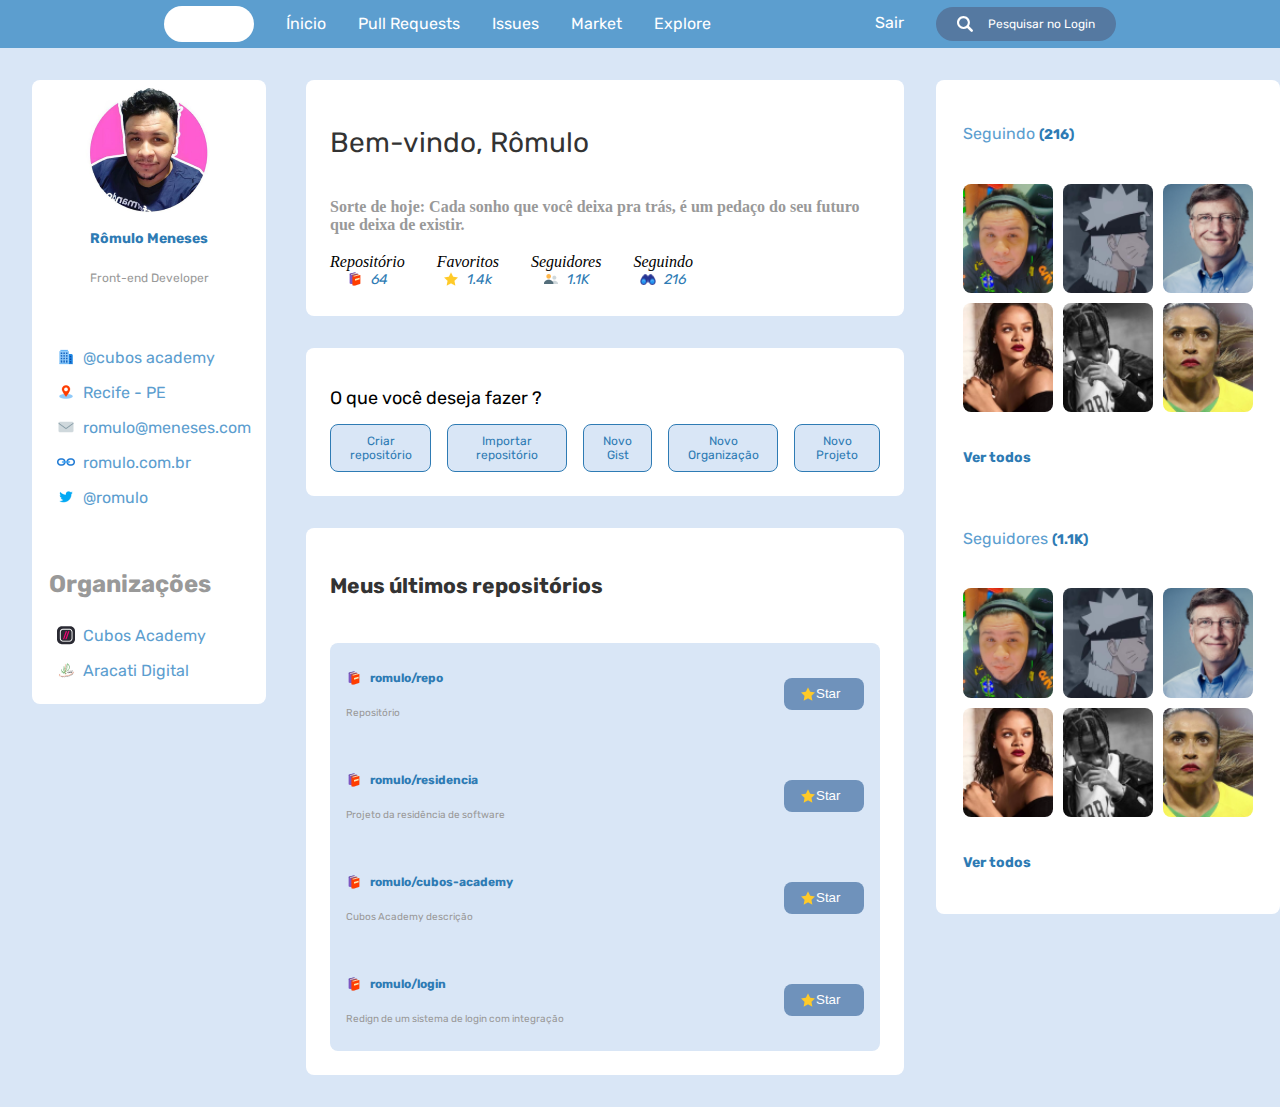
==== logado.html @ 8f2951b4 "upload" ====
<!DOCTYPE html>
<html lang="en">
<head>
    <meta charset="UTF-8">
    <meta name="viewport" content="width=device-width, initial-scale=1.0">
    <title>Rede Social</title>
    <link rel="stylesheet" href="/styles/logado.css">
    <link rel="preconnect" href="https://fonts.googleapis.com">
    <link rel="preconnect" href="https://fonts.gstatic.com" crossorigin>
    <link href="https://fonts.googleapis.com/css2?family=Rubik:ital,wght@0,300..900;1,300..900&display=swap" rel="stylesheet">
</head>
<body>
    <header class="cabecalho">
        <div>
            <button class="vazio"></button>
            <p>Ínicio</p>
            <p>Pull Requests</p>
            <p>Issues</p>
            <p>Market</p>
            <p>Explore</p>
        </div>
        <div>
            <p>Sair</p>
            <button class="pesquisa"><img src="./imgs/magnifying-glass 1.svg">Pesquisar no Login</button>
        </div>
    </header>
    <section>
        <aside class="lateralE">
            <img src="" alt="">
            <section class="menuE">
                <div class="descricao">
                    <img src="./imgs/image 1.png">
                    <h2>Rômulo Meneses</h2>
                    <p>Front-end Developer</p>
                </div>
                <div class="informacoes">
                    <ul>
                        <li><img src="./imgs/building.png" alt="ícone de empresa">@cubos academy</li>
                        <li><img src="./imgs/pin.png" alt="ícone de localização">Recife - PE</li>
                        <li><img src="./imgs/email.png" alt="ícone de email">romulo@meneses.com</li>
                        <li><img src="./imgs/url.png" alt="ícone de link"> romulo.com.br</li>
                        <li><img src="./imgs/twitter.png" alt="ícone do Twiter">@romulo</li>
                    </ul>
                </div>
                <div class="organizacoes">
                    <h2>Organizações</h2>
                    <ul>
                        <li><img src="./imgs/rocketseat.png" alt="ícone do Cubos Academy">Cubos Academy</li>
                        <li><img src="./imgs/omni.png" alt="ícone do Aracati Digital">Aracati Digital</li>
                    </ul>
                </div>
            </section>
        </aside>
        <main class="timeline">
            <div class="boasvindas">
                <h1>Bem-vindo, Rômulo</h1>
                <div class="sorte">
                    <p><span style="font-weight: 700;">Sorte de hoje:</span> Cada sonho que você deixa pra trás, é um pedaço do seu futuro que deixa de existir.</p>
                </div>
                <div class="atributos">
                    <span>Repositório<div class="iconeatributos"><img src="./imgs/repos 1.png" alt="ícone de repositório">64</div></span>
                    <span>Favoritos<div class="iconeatributos"><img src="./imgs/stars.png" alt="ícone de estrela">1.4k</div></span>
                    <span>Seguidores<div class="iconeatributos"><img src="./imgs/followers 1.png" alt="ícone de seguidores">1.1K</div></span>
                    <span>Seguindo<div class="iconeatributos"><img src="./imgs/binoculars 1.png" alt="ícone de binóculo">216</div></span>
                </div>
            </div>
            <div class="opcoes">
                <h2>O que você deseja fazer ?</h2>
                <div class="botoes">
                    <button class="botaoAcao">Criar repositório</button>
                    <button class="botaoAcao">Importar repositório</button>
                    <button class="botaoAcao">Novo Gist</button>
                    <button class="botaoAcao">Novo Organização</button>
                    <button class="botaoAcao">Novo Projeto</button>
                </div>
            </div>
            <div class="repositorios">
                <h3>Meus últimos repositórios</h3>
                <div class="container_repositorios">
                    <div class="containerInformações">
                        <div>
                            <span><img src="./imgs/repos 1.png" alt="ícone de repositório"><p class="tituloRepositorio">romulo/repo</p></span>
                            <p class="descricaoRepositorio">Repositório</p>
                        </div>
                        <button class="botaoRepositorio"><img src="./imgs/stars.png">Star</button>
                    </div>
                    <div class="containerInformações">
                        <div>
                            <span><img src="./imgs/repos 1.png" alt="ícone de repositório"><p class="tituloRepositorio">romulo/residencia</p></span>
                            <p class="descricaoRepositorio">Projeto da residência de software</p>
                        </div>
                        <button class="botaoRepositorio"><img src="./imgs/stars.png">Star</button>
                    </div>
                    <div class="containerInformações">
                        <div>
                            <span><img src="./imgs/repos 1.png" alt="ícone de repositório"><p class="tituloRepositorio">romulo/cubos-academy</p></span>
                            <p class="descricaoRepositorio">Cubos Academy descrição</p>
                        </div>
                        <button class="botaoRepositorio"><img src="./imgs/stars.png">Star</button>
                    </div>
                    
                    <div class="containerInformações">
                        <div>
                            <span><img src="./imgs/repos 1.png"alt="ícone de repositório"><p class="tituloRepositorio">romulo/login</p></span>
                            <p class="descricaoRepositorio">Redign de um sistema de login com integração</p>
                        </div>
                        <button class="botaoRepositorio"><img src="./imgs/stars.png">Star</button>
                    </div>
                </div>
            </div>
        </main>
        <div class="lateralD">
            <div class="seguindo">
                <p>Seguindo <span class="vertodos">(216)</span></p>
                <div class="container_seguidores">
                    <img src="./imgs/Diego Fernandes.png">
                    <img src="./imgs/Dalton Menezes.png">
                    <img src="./imgs/Felipe Sales.png">
                    <img src="./imgs/Mayk Brito.png">
                    <img src="./imgs/Rodrigo Gonçalves.png">
                    <img src="./imgs/Vini Fraga.png">
                </div>
                <p class="vertodos">Ver todos</p>
            </div>
            <div class="seguidores">
                <p>Seguidores <span class="vertodos">(1.1K)</span></p>
                <div class="container_seguidores">
                    <img src="./imgs/Diego Fernandes.png">
                    <img src="./imgs/Dalton Menezes.png">
                    <img src="./imgs/Felipe Sales.png">
                    <img src="./imgs/Mayk Brito.png">
                    <img src="./imgs/Rodrigo Gonçalves.png">
                    <img src="./imgs/Vini Fraga.png">
                </div>
                <p class="vertodos">Ver todos</p>
            </div>
        </div>
    </section>
</body>
</html>
---- styles/logado.css ----
body {
    margin: 0;
    background-color: #D9E6F6;
}

.cabecalho {
    height: 48px;
    background-color: #5C9ECF;
    color: #FFFFFF;
    display: flex;
    font-family: 'Rubik';
    display: flex;
    justify-content: space-evenly;
    align-items: center;
}

.cabecalho div {
    display: flex;
    gap: 2rem;
}

.vazio {
    background-color: #FFFFFF;
    width: 90px;
    height: 36px;
    border: none;
    border-radius: 50px;
    margin: 8px 0;
}

.pesquisa {
    font-family: Rubik;
    font-size: 12px;
    font-weight: 400;
    background-color: #5579A1;
    color: #FFFFFF;
    display: flex;
    justify-content: space-evenly;
    align-items: center;
    border: none;
    border-radius: 50px;
    width: 180px;
    height: 34px;
    margin: 10px 0;
}

section  {
   display: flex;
   gap: 2rem;
}

.lateralE, .lateralD {
    background-color: #FFFFFF;
    color: #5C9ECF;
    display: flex;
    flex-direction: column;
    justify-content: center;
    align-items: center;
    width: 210px;
    height: 600px;
    margin: 2rem .5rem 2rem 2rem;
    font-family: 'Rubik';
    border-radius: 8px;
    padding: 12px;
}
.menuE {
    width: 95%;
    display: flex;
    flex-direction: column;
    gap: 1.2rem
}

.descricao {
    display: flex;
    flex-direction: column;
    justify-content: center;
    align-items: center;
    padding: 0.5rem;
}

.descricao h2 {
    font-family: 'Rubik';
    font-size: 14px;
    font-weight: 700;
    color: #2E7BB4;
}
.descricao p {
    color: #999999;
    font-family: 'Rubik';
    font-size: 12px;
    font-weight: 400;
}

.informacoes {
    display: flex;
}
.informacoes ul, .organizacoes ul{
    list-style-type: none;
    padding: 0;
}

.informacoes li, .organizacoes li {
    display: flex;
    align-items: center;
    padding: 0.5rem;
    gap: 0.5rem
}

.organizacoes h2{
    color: #999999;
}

.boasvindas {
    background-color: #FFFFFF;
    height: 188px;
    padding: 1.5rem;
    margin-top: 2rem;
    border-radius: 8px;
    display: flex;
    flex-direction: column;
    justify-content: space-evenly;
}

.boasvindas h1 {
    font-size: 28px;
    color: #333333;
    font-family: 'Rubik';
    font-weight: 400;
}

.sorte{
    color: #999999;
    font-weight: 700;
}

.atributos {
    display: flex;
    align-items: center;
    gap: 2rem;
    font-style: italic;
}

.atributos span {
    display: flex;
    flex-direction: column;
    align-items: center;
}

.atributos img {
    width: 16px;
    height: 16px;
}

.iconeatributos {
    display: flex;
    gap: .5rem;
    color: #2E7BB4;
    font-family: Rubik;
    font-size: 14px;
    font-weight: 400;
    text-align: left;
}

.opcoes {
    margin: 2rem 0;
    padding: 1.5rem;
    border-radius: 8px;
    display: flex;
    flex-direction: column;
    background-color: #FFFFFF;
    justify-content: center;
}

.opcoes h2 {
    font-family: 'Rubik';
    font-size: 18px;
    font-weight: 400;
}

.botoes {
    display: flex;
    gap: 1rem
}

.botaoAcao {
    background-color: #D9E6F6;
    color: #2E7BB4;
    border-radius: 8px;
    padding: 9px 12px;
    border: 1px solid #2E7BB4;
    font-family: 'Rubik';
    font-weight: 400;
    font-size: 12px;
}

.botaoAcao:focus {
    background-color: #6F92BB;
    color: #FFFFFF
}

.repositorios {
    display: flex;
    flex-direction: column;
    gap: 1.5rem;
    background-color: #FFFFFF;
    border-radius: 8px;
    padding: 1.5rem;
    margin-bottom: 2rem;
    font-size: 18px;
    color: #333333;
    font-weight: 400;
    font-family: 'Rubik';
}

.repositorios span {
    display: flex;
}

.repositorios img {
    width: 16px;
    height: 16px;
    display: flex;
    align-items: center;
    justify-content: center;
}

.repositorios button {
    background-color: #6F92BB;
    color: #FFFFFF;
    display: flex;
    border-radius: 8px;
    width: 5rem;
    padding: .5rem 1rem;
    border: none;
}

.container_repositorios {
    display: flex;
    flex-direction: column;
    background-color: #D9E6F6;
    border-radius: 8px;
    justify-content: space-between;
}

.container_repositorios span {
    display: flex;
    align-items: center;
    gap: 0.5rem
}

.tituloRepositorio {
    color: #2E7BB4;
    font-family: 'Rubik';
    font-size: 12px;
    font-weight: 700;
}

.containerInformações{
    display: flex;
    justify-content: space-between;
    align-items: center;
    padding: 1rem;
}

.descricaoRepositorio {
    color: #999999;
    font-family: 'Rubik';
    font-size: 10px;
    font-weight: 400;
}

.lateralD {
    margin: 2rem 0;
    width: 320px;
    height: fit-content;
}

.seguidores, .seguindo {
    padding: 1rem;
    display: flex;
    flex-direction: column;
    gap: 1.5rem;
}
.container_seguidores {
    display: grid;
    grid-template-columns:  repeat(3, 1fr);
    gap: 10px
}

.container_seguidores img{
    width: 90px;
    height: auto;
    border-radius: 8px;
}

.vertodos {
    font-family: 'Rubik';
    font-size: 14px;
    font-weight: 700;
    line-height: 16.59px;
    text-align: left;
    color: #2E7BB4;
}
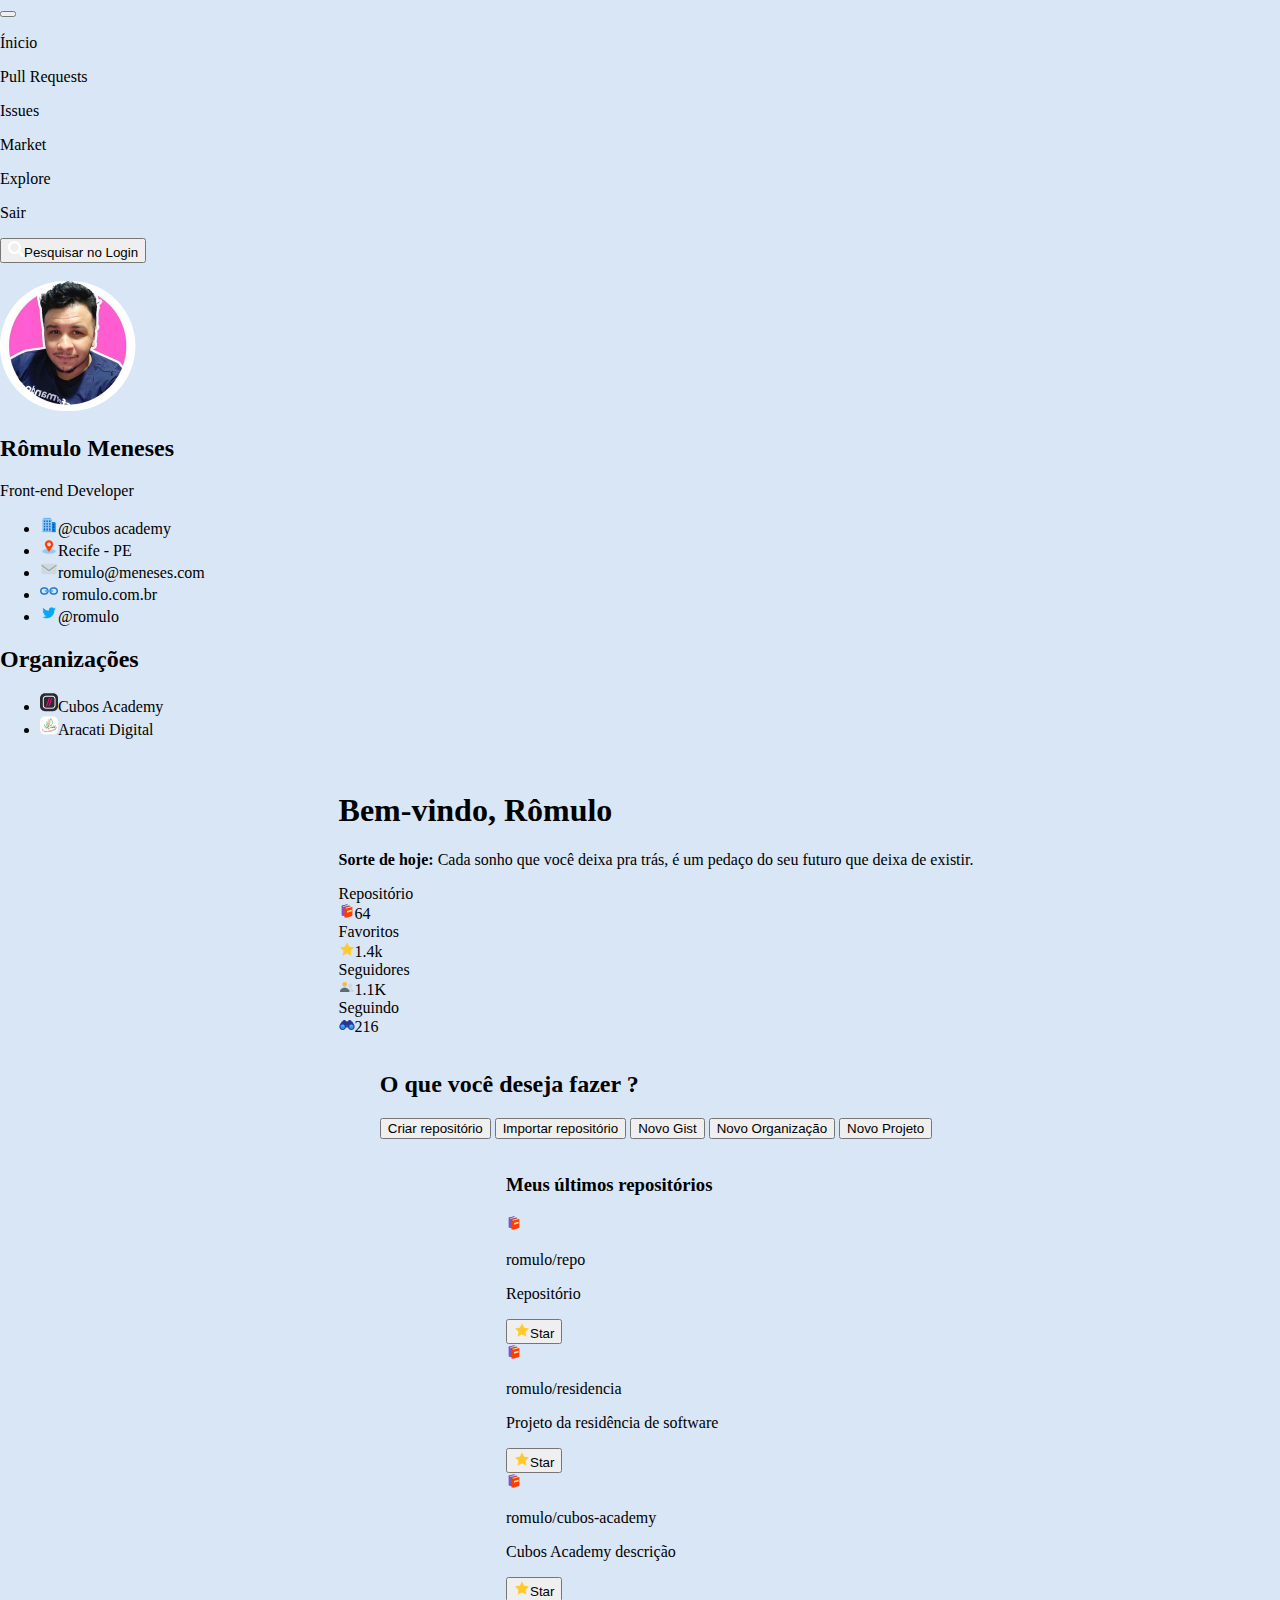
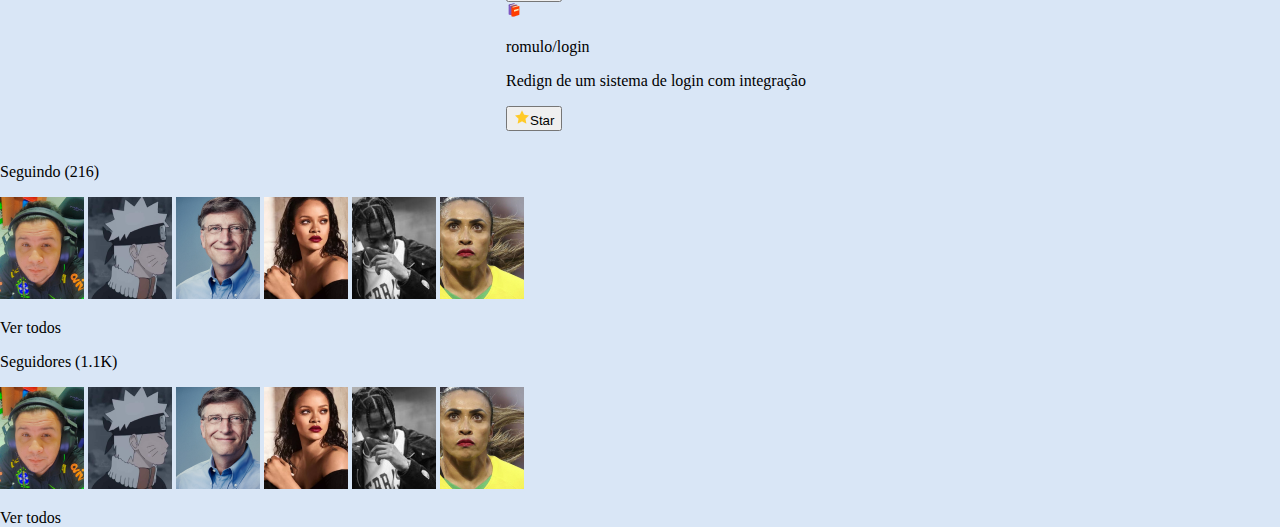
==== commit 29bbc86f: "correção de erro de estilos" ====
--- a/logado.html
+++ b/logado.html
@@ -4,7 +4,7 @@
     <meta charset="UTF-8">
     <meta name="viewport" content="width=device-width, initial-scale=1.0">
     <title>Rede Social</title>
-    <link rel="stylesheet" href="/styles/logado.css">
+    <link rel="stylesheet" href="./styles/styles.css">
     <link rel="preconnect" href="https://fonts.googleapis.com">
     <link rel="preconnect" href="https://fonts.gstatic.com" crossorigin>
     <link href="https://fonts.googleapis.com/css2?family=Rubik:ital,wght@0,300..900;1,300..900&display=swap" rel="stylesheet">
--- a/styles/styles.css
+++ b/styles/styles.css
@@ -0,0 +1,124 @@
+body {
+    background-color: #D9E6F6;
+    width: 100%;
+    height: 100vh;
+    margin: 0;
+}
+
+main {
+    display: flex;
+    flex-direction: column;
+    justify-content: center;
+    align-items: center;
+    width: 100%;
+    height: 100%;
+    gap: 1rem;
+    padding: 1rem;
+}
+
+.conteudo {
+    display: flex;
+    justify-content: space-between;
+    gap: 0.8rem;
+    width: 95%;
+}
+
+.banner {
+    background-color: #FFFFFF;
+    display: flex;
+    flex-direction: column;
+    justify-content: start;
+    align-items: center;
+    padding: 3rem;
+    gap: 1.4rem;
+    width: 60%;
+    border-radius: 8px;
+}
+
+.banner img {
+    width: 150px;
+    height: 130px;
+}
+
+.paragrafo {
+    font-family: 'Rubik';
+    font-size: 14px;
+    font-weight: 400;
+    text-align: center;
+}
+
+.destaqueRosa {
+    font-family: 'Rubik';
+    font-weight: 700;
+    color: rgb(226, 32, 155);
+}
+
+.arealogin {
+    text-align: center;
+    width: 40%;
+    border-radius: 8px;
+}
+
+.tituloFormulario, .destaque {
+    font-family: 'Rubik';
+    text-align: center;
+    font-size: 16px;
+    font-weight: 400;
+}
+
+.destaque {
+    font-weight: 700;
+}
+.formulario {
+    display: flex;
+    flex-direction: column;
+    justify-content: center;
+    align-items: center;
+    width: 75%;
+    background-color: #F1F9FE;
+    padding: 2rem;
+    gap: 0.5rem
+}
+
+input {
+    background-color: #FFFFFF;
+    border: 1px solid #C5C6CA;
+    border-radius: 8px;
+    padding: .8rem;
+    width: 75%;
+}
+
+.esqueciSenha {
+    font-family: 'Rubik';
+    color: #2E7BB4; 
+    font-size: 12px; 
+    font-weight: 500; 
+    display: flex;
+    justify-self: start;
+}
+
+.botaoFormulario {
+    margin: 2rem 0;
+    background-color: #2E7BB4;
+    border-radius: 8px;
+    padding: 8px;
+    width: 75%;
+    color: #FFFFFF;
+    border: 1px solid #2E7BB4;
+    text-decoration: none;
+}
+
+.rodape{
+    background-color: #BBCDE8;
+    border-radius: 8px;
+    width: 95%;
+    height: 27px;
+    display: flex;
+    justify-content: center;
+    align-items: center;
+}
+
+.rodape p {
+    font-family: 'Rubik';
+    margin: 0;
+}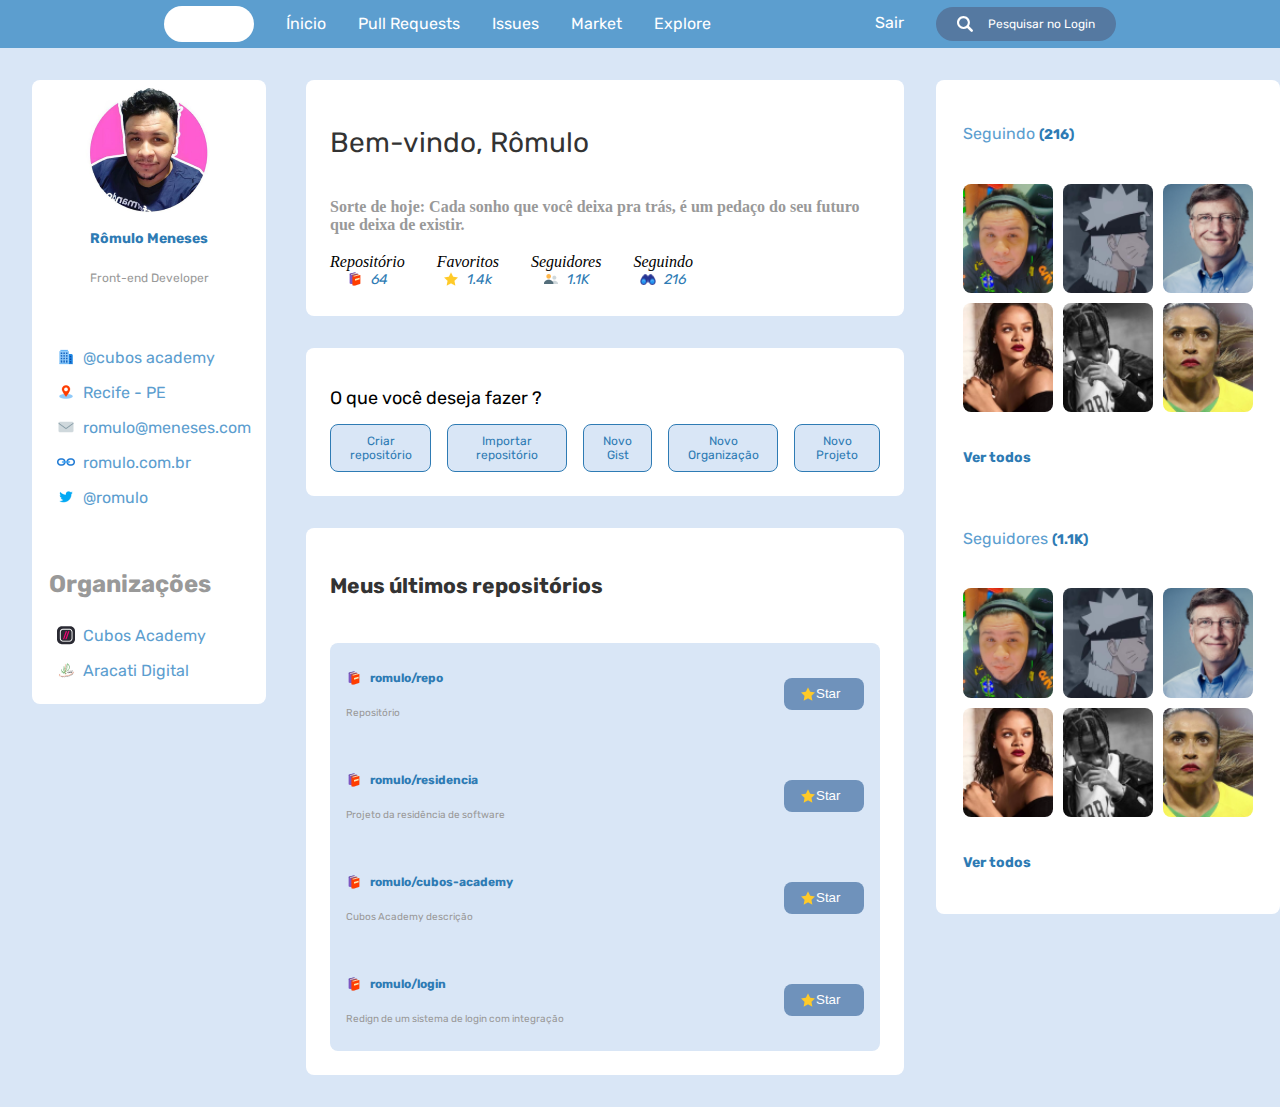
==== commit cd47ee18: "correção de erros de indexamento de estilos" ====
--- a/logado.html
+++ b/logado.html
@@ -4,7 +4,7 @@
     <meta charset="UTF-8">
     <meta name="viewport" content="width=device-width, initial-scale=1.0">
     <title>Rede Social</title>
-    <link rel="stylesheet" href="./styles/styles.css">
+    <link rel="stylesheet" href="./styles/logado.css">
     <link rel="preconnect" href="https://fonts.googleapis.com">
     <link rel="preconnect" href="https://fonts.gstatic.com" crossorigin>
     <link href="https://fonts.googleapis.com/css2?family=Rubik:ital,wght@0,300..900;1,300..900&display=swap" rel="stylesheet">
--- a/styles/logado.css
+++ b/styles/logado.css
@@ -0,0 +1,303 @@
+body {
+    margin: 0;
+    background-color: #D9E6F6;
+}
+
+.cabecalho {
+    height: 48px;
+    background-color: #5C9ECF;
+    color: #FFFFFF;
+    display: flex;
+    font-family: 'Rubik';
+    display: flex;
+    justify-content: space-evenly;
+    align-items: center;
+}
+
+.cabecalho div {
+    display: flex;
+    gap: 2rem;
+}
+
+.vazio {
+    background-color: #FFFFFF;
+    width: 90px;
+    height: 36px;
+    border: none;
+    border-radius: 50px;
+    margin: 8px 0;
+}
+
+.pesquisa {
+    font-family: Rubik;
+    font-size: 12px;
+    font-weight: 400;
+    background-color: #5579A1;
+    color: #FFFFFF;
+    display: flex;
+    justify-content: space-evenly;
+    align-items: center;
+    border: none;
+    border-radius: 50px;
+    width: 180px;
+    height: 34px;
+    margin: 10px 0;
+}
+
+section  {
+   display: flex;
+   gap: 2rem;
+}
+
+.lateralE, .lateralD {
+    background-color: #FFFFFF;
+    color: #5C9ECF;
+    display: flex;
+    flex-direction: column;
+    justify-content: center;
+    align-items: center;
+    width: 210px;
+    height: 600px;
+    margin: 2rem .5rem 2rem 2rem;
+    font-family: 'Rubik';
+    border-radius: 8px;
+    padding: 12px;
+}
+.menuE {
+    width: 95%;
+    display: flex;
+    flex-direction: column;
+    gap: 1.2rem
+}
+
+.descricao {
+    display: flex;
+    flex-direction: column;
+    justify-content: center;
+    align-items: center;
+    padding: 0.5rem;
+}
+
+.descricao h2 {
+    font-family: 'Rubik';
+    font-size: 14px;
+    font-weight: 700;
+    color: #2E7BB4;
+}
+.descricao p {
+    color: #999999;
+    font-family: 'Rubik';
+    font-size: 12px;
+    font-weight: 400;
+}
+
+.informacoes {
+    display: flex;
+}
+.informacoes ul, .organizacoes ul{
+    list-style-type: none;
+    padding: 0;
+}
+
+.informacoes li, .organizacoes li {
+    display: flex;
+    align-items: center;
+    padding: 0.5rem;
+    gap: 0.5rem
+}
+
+.organizacoes h2{
+    color: #999999;
+}
+
+.boasvindas {
+    background-color: #FFFFFF;
+    height: 188px;
+    padding: 1.5rem;
+    margin-top: 2rem;
+    border-radius: 8px;
+    display: flex;
+    flex-direction: column;
+    justify-content: space-evenly;
+}
+
+.boasvindas h1 {
+    font-size: 28px;
+    color: #333333;
+    font-family: 'Rubik';
+    font-weight: 400;
+}
+
+.sorte{
+    color: #999999;
+    font-weight: 700;
+}
+
+.atributos {
+    display: flex;
+    align-items: center;
+    gap: 2rem;
+    font-style: italic;
+}
+
+.atributos span {
+    display: flex;
+    flex-direction: column;
+    align-items: center;
+}
+
+.atributos img {
+    width: 16px;
+    height: 16px;
+}
+
+.iconeatributos {
+    display: flex;
+    gap: .5rem;
+    color: #2E7BB4;
+    font-family: Rubik;
+    font-size: 14px;
+    font-weight: 400;
+    text-align: left;
+}
+
+.opcoes {
+    margin: 2rem 0;
+    padding: 1.5rem;
+    border-radius: 8px;
+    display: flex;
+    flex-direction: column;
+    background-color: #FFFFFF;
+    justify-content: center;
+}
+
+.opcoes h2 {
+    font-family: 'Rubik';
+    font-size: 18px;
+    font-weight: 400;
+}
+
+.botoes {
+    display: flex;
+    gap: 1rem
+}
+
+.botaoAcao {
+    background-color: #D9E6F6;
+    color: #2E7BB4;
+    border-radius: 8px;
+    padding: 9px 12px;
+    border: 1px solid #2E7BB4;
+    font-family: 'Rubik';
+    font-weight: 400;
+    font-size: 12px;
+}
+
+.botaoAcao:focus {
+    background-color: #6F92BB;
+    color: #FFFFFF
+}
+
+.repositorios {
+    display: flex;
+    flex-direction: column;
+    gap: 1.5rem;
+    background-color: #FFFFFF;
+    border-radius: 8px;
+    padding: 1.5rem;
+    margin-bottom: 2rem;
+    font-size: 18px;
+    color: #333333;
+    font-weight: 400;
+    font-family: 'Rubik';
+}
+
+.repositorios span {
+    display: flex;
+}
+
+.repositorios img {
+    width: 16px;
+    height: 16px;
+    display: flex;
+    align-items: center;
+    justify-content: center;
+}
+
+.repositorios button {
+    background-color: #6F92BB;
+    color: #FFFFFF;
+    display: flex;
+    border-radius: 8px;
+    width: 5rem;
+    padding: .5rem 1rem;
+    border: none;
+}
+
+.container_repositorios {
+    display: flex;
+    flex-direction: column;
+    background-color: #D9E6F6;
+    border-radius: 8px;
+    justify-content: space-between;
+}
+
+.container_repositorios span {
+    display: flex;
+    align-items: center;
+    gap: 0.5rem
+}
+
+.tituloRepositorio {
+    color: #2E7BB4;
+    font-family: 'Rubik';
+    font-size: 12px;
+    font-weight: 700;
+}
+
+.containerInformações{
+    display: flex;
+    justify-content: space-between;
+    align-items: center;
+    padding: 1rem;
+}
+
+.descricaoRepositorio {
+    color: #999999;
+    font-family: 'Rubik';
+    font-size: 10px;
+    font-weight: 400;
+}
+
+.lateralD {
+    margin: 2rem 0;
+    width: 320px;
+    height: fit-content;
+}
+
+.seguidores, .seguindo {
+    padding: 1rem;
+    display: flex;
+    flex-direction: column;
+    gap: 1.5rem;
+}
+.container_seguidores {
+    display: grid;
+    grid-template-columns:  repeat(3, 1fr);
+    gap: 10px
+}
+
+.container_seguidores img{
+    width: 90px;
+    height: auto;
+    border-radius: 8px;
+}
+
+.vertodos {
+    font-family: 'Rubik';
+    font-size: 14px;
+    font-weight: 700;
+    line-height: 16.59px;
+    text-align: left;
+    color: #2E7BB4;
+}